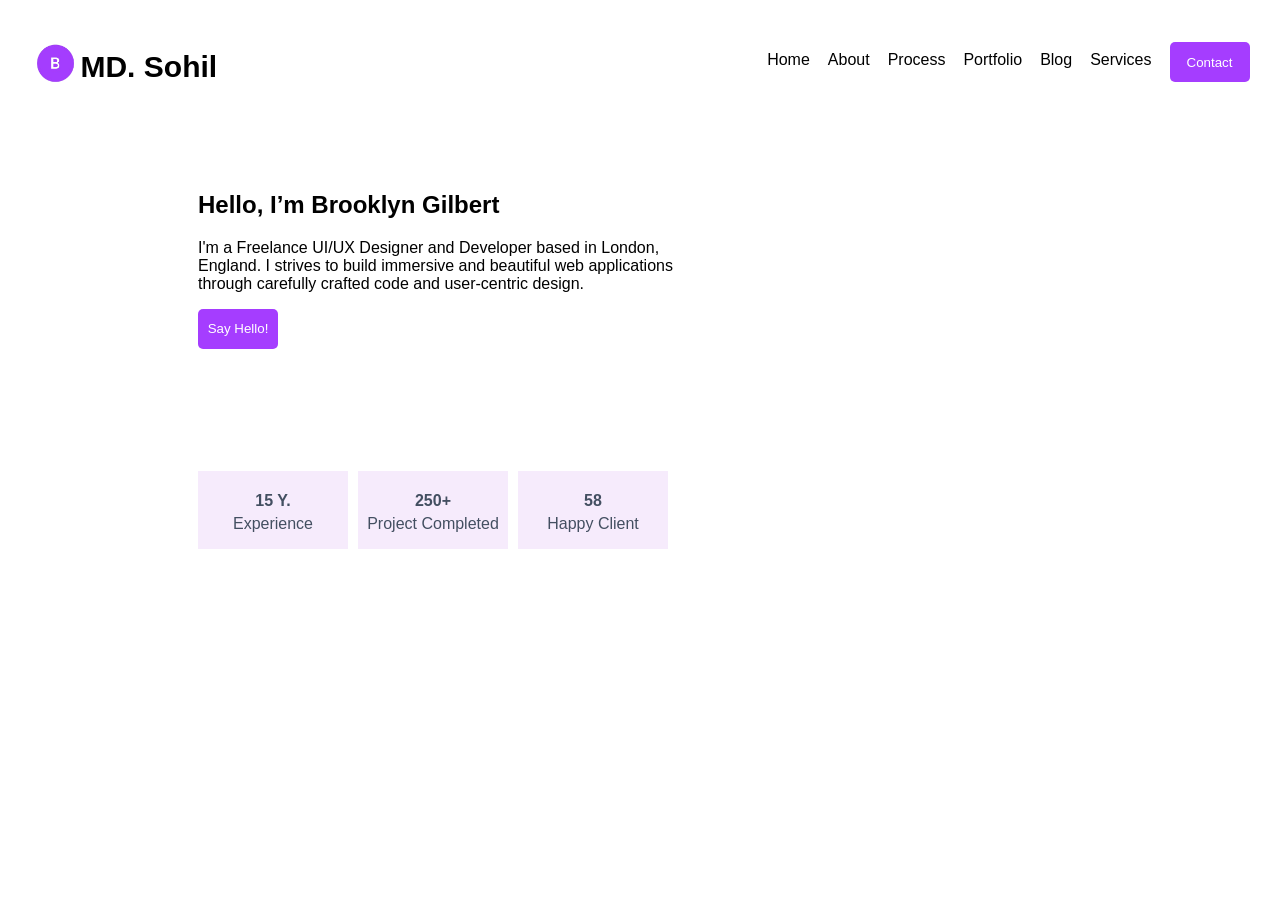
==== personal.html @ 91c45537 "1st design" ====
<!DOCTYPE html>
<html lang="en">
<head>
    <meta charset="UTF-8">
    <meta name="viewport" content="width=device-width, initial-scale=1.0">
    <title>Document</title>
    <link rel="stylesheet" href="/personal-design.css">
</head>
<body>
    
    <div class="parant">
        <div class="image"><img src="/src/logo.png" alt=""></div>
        <div><nav class="nav-section">
        <div class="logo">
            MD. Sohil</div>
        <div class="button">
            <p>Home</p>
            <p>About</p>
            <p>Process</p>
            <p>Portfolio</p>
            <p>Blog</p>
            <p>Services</p>
            <button id="contac">Contact</button>
        </div>
        </nav></div>
    </div>

<section class="hero-part">
    <div class="title">
        <h2>Hello, I’m
        Brooklyn Gilbert</h2>
        <p>I'm a Freelance UI/UX Designer and Developer based in London, England. I strives to build immersive and beautiful web applications through carefully crafted code and user-centric design.</p>
        <button>Say Hello!</button>
    </div>
    
    <div class="item">
        <div class="card">
            <div>
                <h4>15 Y.</h4>
                <p>Experience</p>
            </div>
        </div>
        <div class="card">
            <div><h4>250+</h4>
            <p>Project Completed</p></div>
        </div>
        <div class="card">
            <div><h4>58</h4>
            <p>Happy Client</p></div>
        </div>
    </div>

</section>


</body>
</html>
---- personal-design.css ----
body{
    font-family: "Roboto", sans-serif;
    margin-top: 0;
}

.nav-section{
    display: flex;
    gap: 550px;
    margin-top: 30px;
}

.logo{
    margin-top: 15px;
    font-size: 30px;
    font-weight: bold;
}

.parant{
    display: flex;
    justify-content: center;
    align-items: center;
    
}

.parant img{
    width: 50px;
    margin-top: 38px;
}

.button{
    display: flex;
    gap: 18px;
}

#contac{
    background-color: #a53dff;
    width: 80px;
    height: 40px;
    margin-top: 7px;
    color: white;
    display: flex;
    justify-content: center;
    align-items: center;
    border: none;
    border-radius: 5px;
}

.hero-part{
    margin-left: 190px;
}

.title{
    width: 490px;
    height: 80px;
    margin-top: 100px;
    margin-bottom: 100px;
}

.title button{
    background-color: #a53dff;
    width: 80px;
    height: 40px;
    margin-top: 7px;
    color: white;
    display: flex;
    justify-content: center;
    align-items: center;
    border: none;
    border-radius: 5px;
}

.item{
    display: flex;
    gap: 10px;
    margin-top: 200px;
}

.item h4{
    margin-bottom: 0;
    text-align: center;
}

.item p{
    margin-top: 5px;
}

.card{
    background-color: #f6ebfc;
    color: #434f61;
    width: 150px;
    display: flex;
    justify-content: center;
    align-items: center;

}
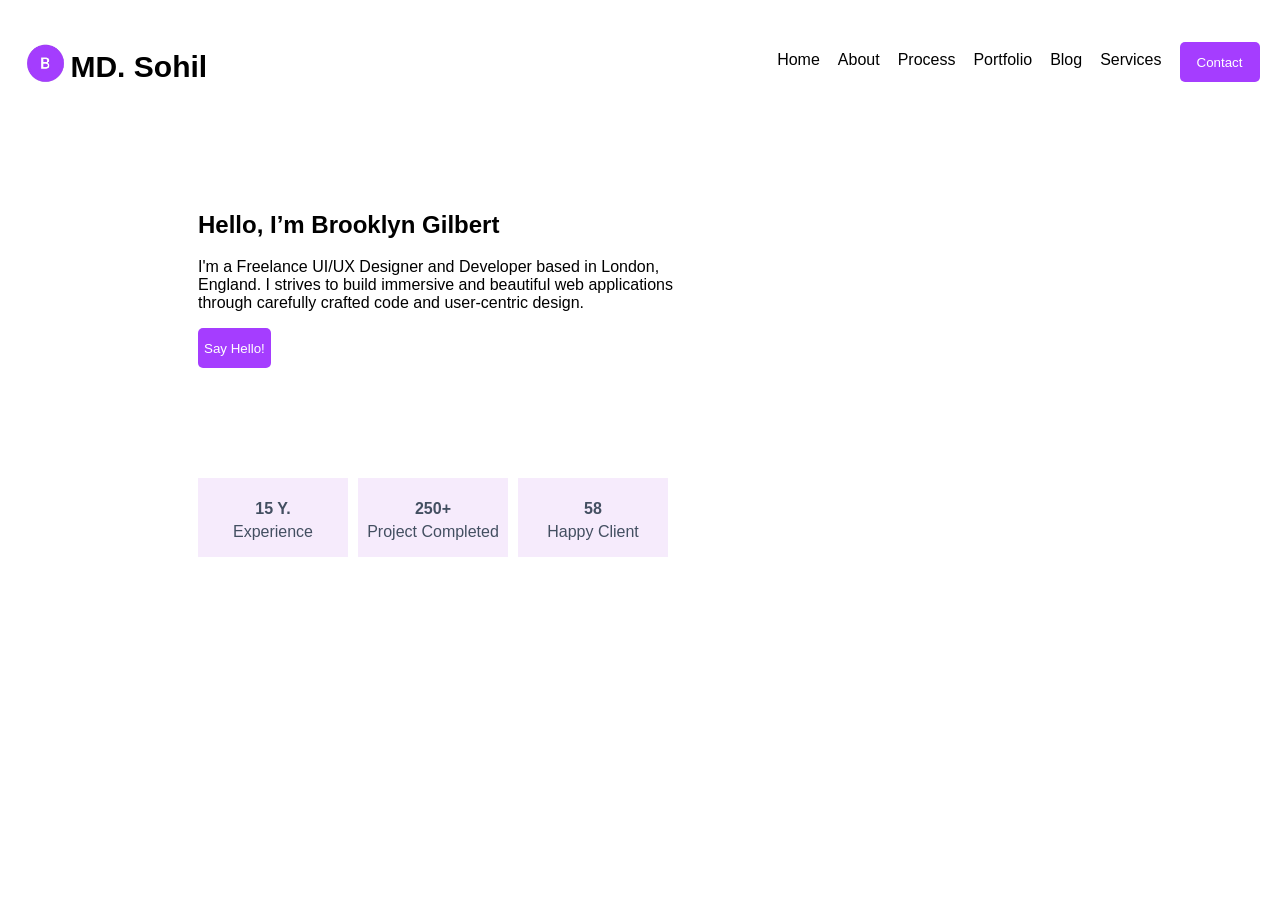
==== commit 808d1dba: "hero section" ====
--- a/personal.html
+++ b/personal.html
@@ -25,16 +25,15 @@
         </nav></div>
     </div>
 
-<section class="hero-part">
+<div class="total-flex"><section class="hero-part">
     <div class="title">
         <h2>Hello, I’m
         Brooklyn Gilbert</h2>
         <p>I'm a Freelance UI/UX Designer and Developer based in London, England. I strives to build immersive and beautiful web applications through carefully crafted code and user-centric design.</p>
         <button>Say Hello!</button>
-    </div>
-    
-    <div class="item">
-        <div class="card">
+
+        <div class="item">
+            <div class="card">
             <div>
                 <h4>15 Y.</h4>
                 <p>Experience</p>
@@ -48,10 +47,11 @@
             <div><h4>58</h4>
             <p>Happy Client</p></div>
         </div>
-    </div>
-
+    </div>         
 </section>
 
+<div><img class="man" src="/src/man.png" alt=""></div>
+</div>
 
 </body>
 </html>
--- a/personal-design.css
+++ b/personal-design.css
@@ -5,7 +5,7 @@
 
 .nav-section{
     display: flex;
-    gap: 550px;
+    gap: 570px;
     margin-top: 30px;
 }
 
@@ -46,6 +46,8 @@
 }
 
 .hero-part{
+    display: flex;
+    justify-content: space-between;
     margin-left: 190px;
 }
 
@@ -56,9 +58,10 @@
     margin-bottom: 100px;
 }
 
+
 .title button{
     background-color: #a53dff;
-    width: 80px;
+    /* width: 80px; */
     height: 40px;
     margin-top: 7px;
     color: white;
@@ -72,7 +75,7 @@
 .item{
     display: flex;
     gap: 10px;
-    margin-top: 200px;
+    margin-top: 110px;
 }
 
 .item h4{
@@ -91,5 +94,16 @@
     display: flex;
     justify-content: center;
     align-items: center;
+}
 
+.total-flex{
+    display: flex;
+    
 }
+
+.man{
+    display: flex;
+    width: 100%;
+    margin-top: 30px;
+    
+}
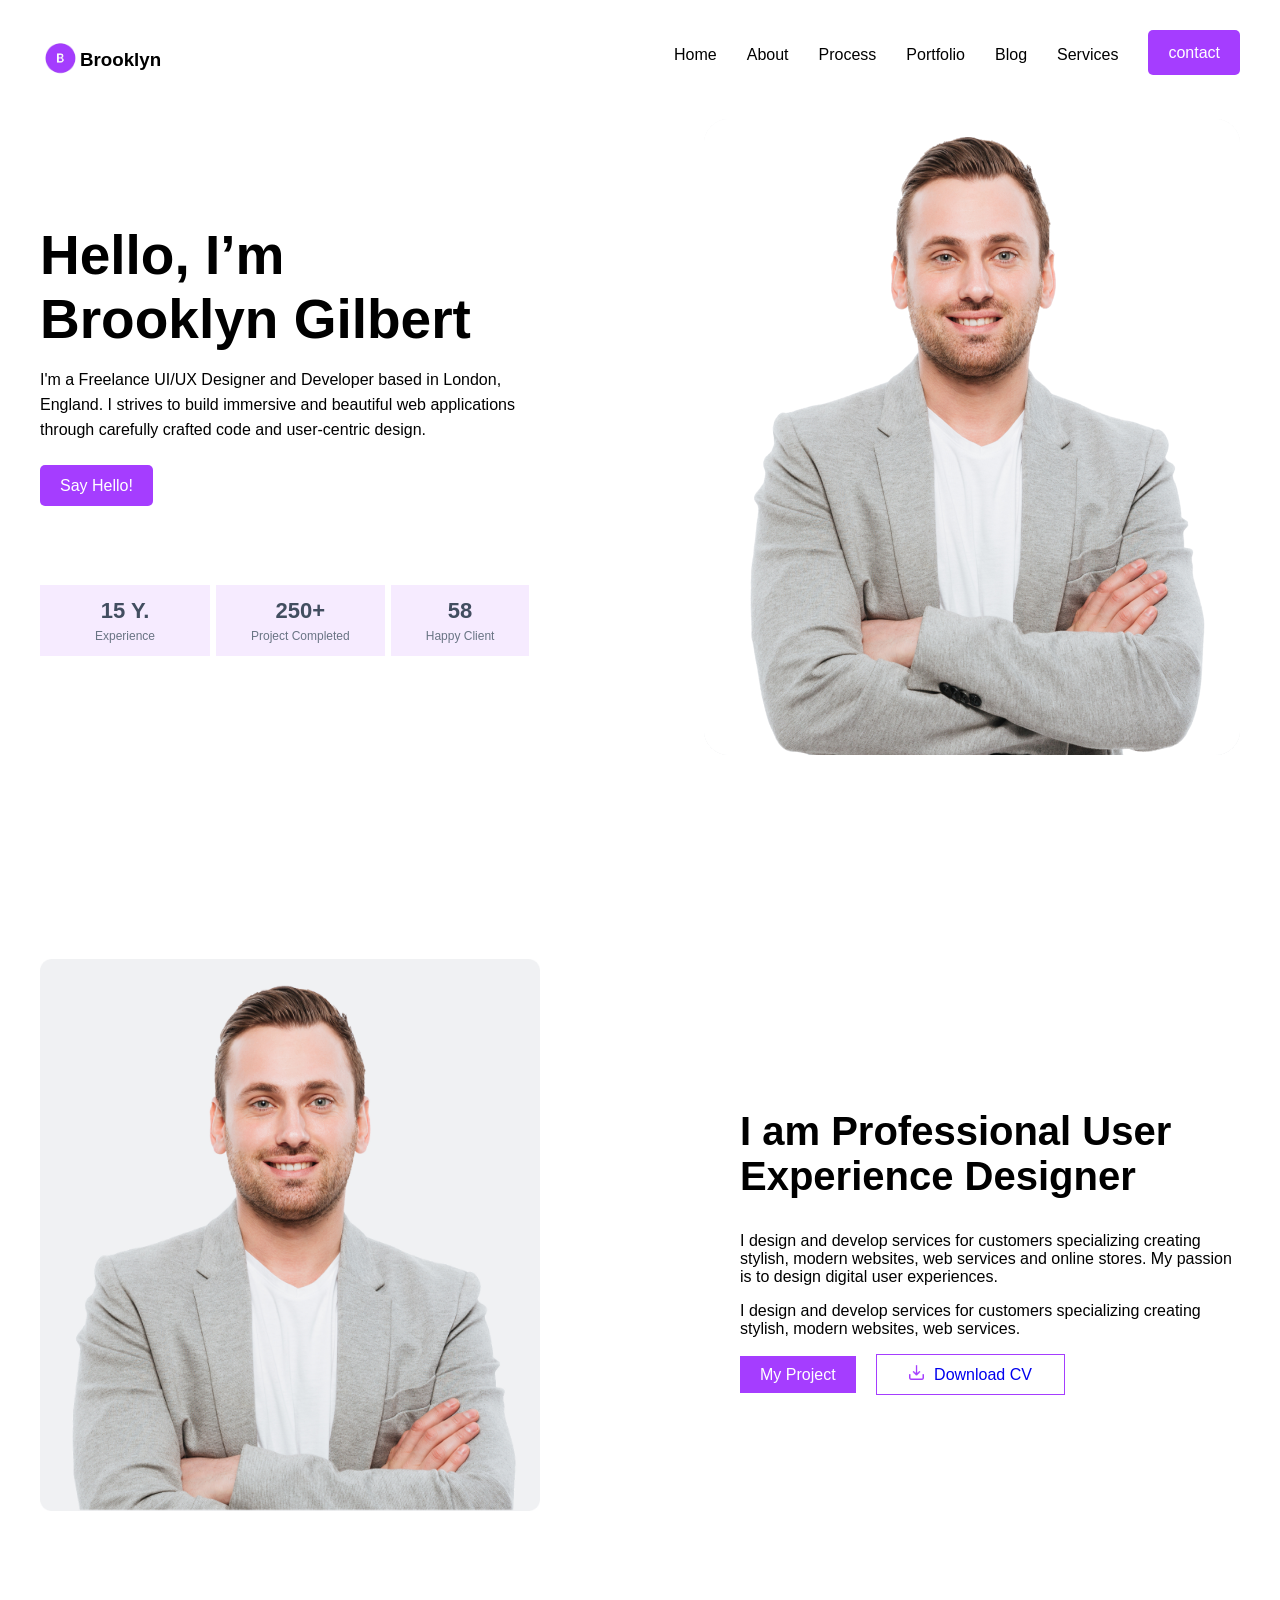
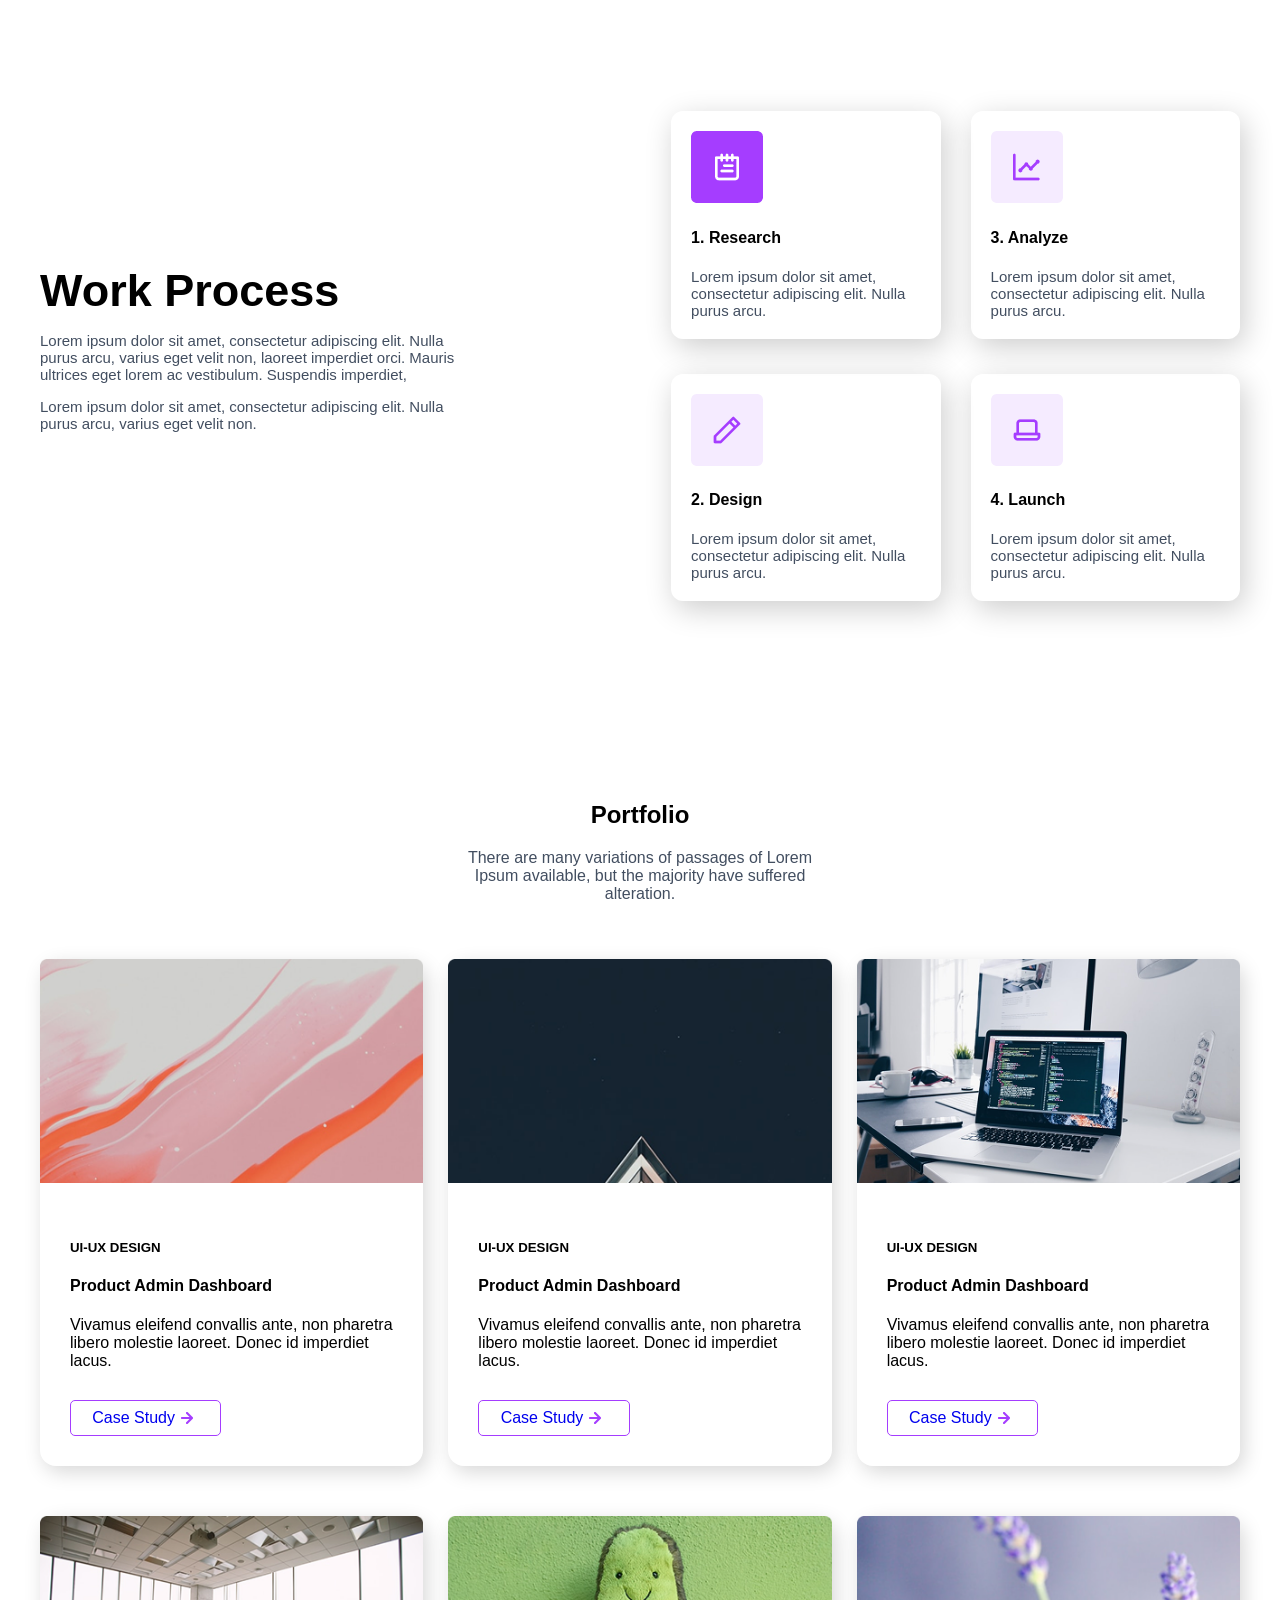
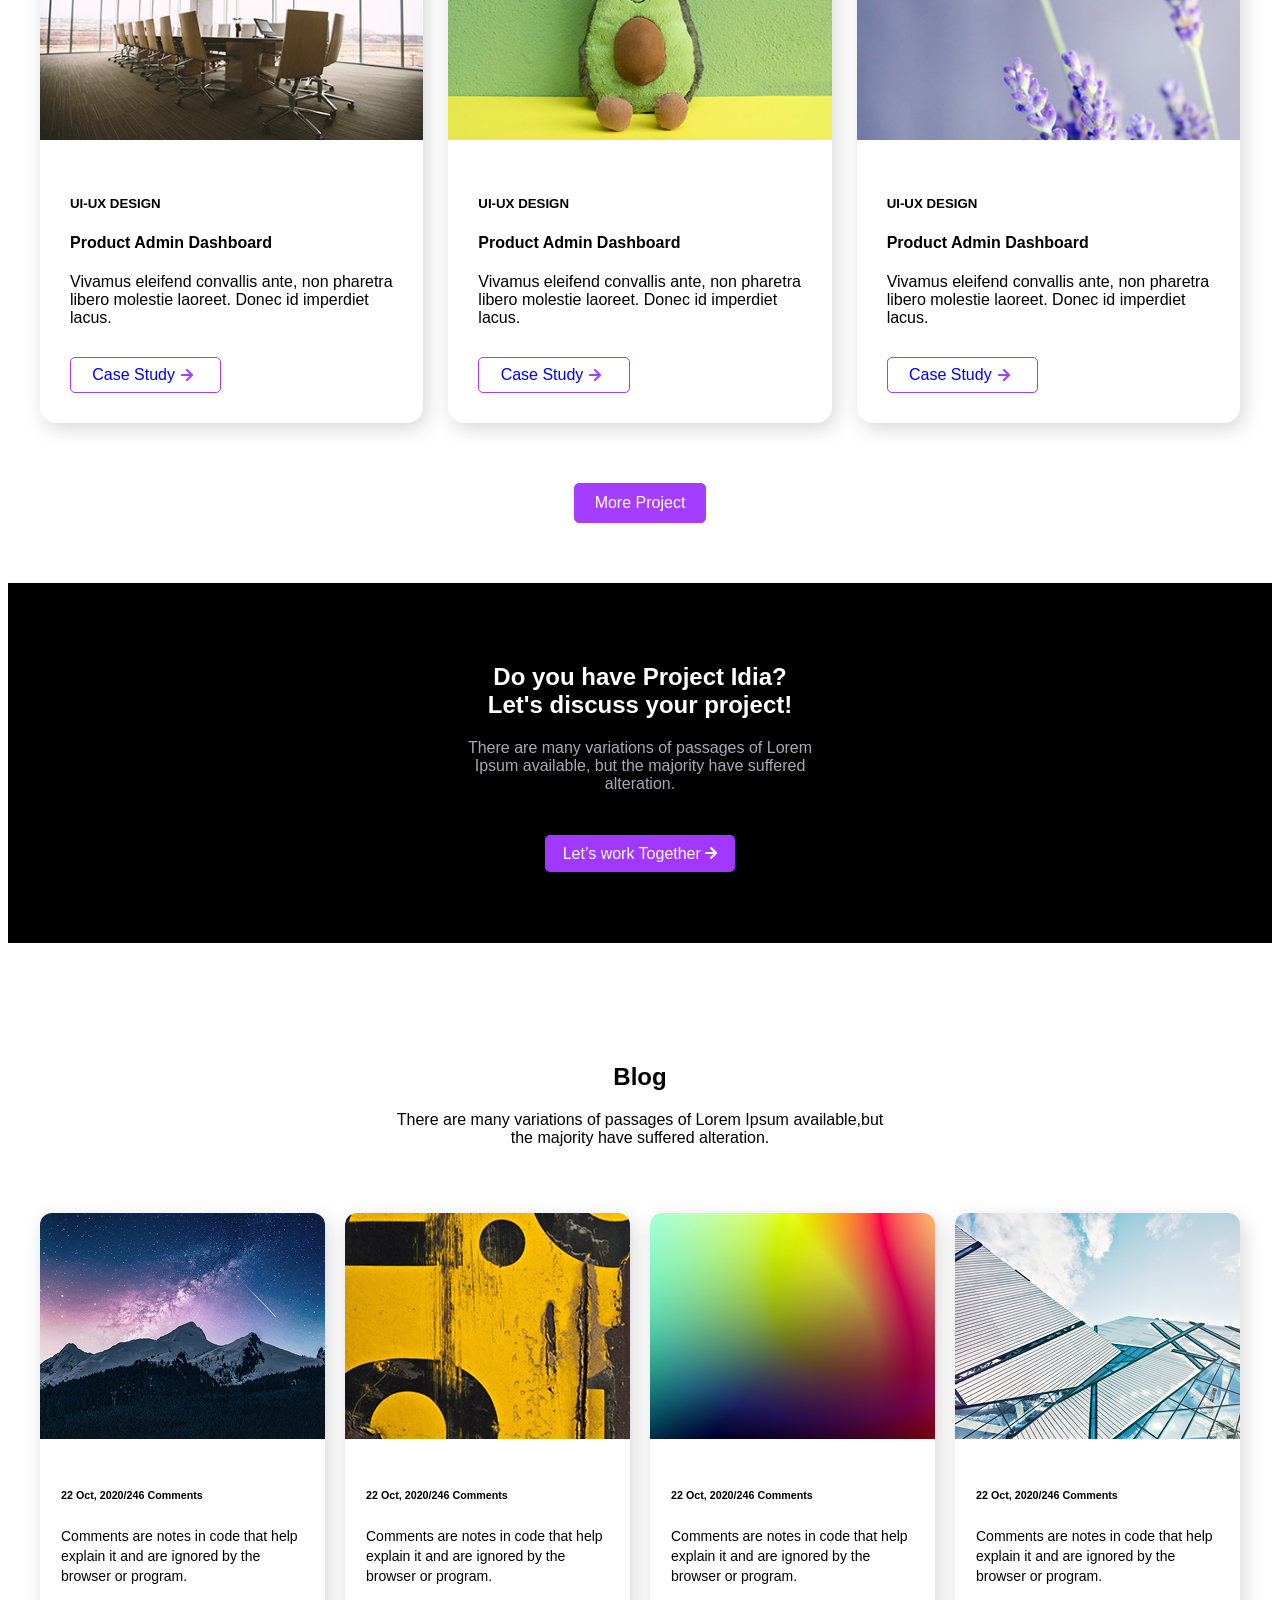
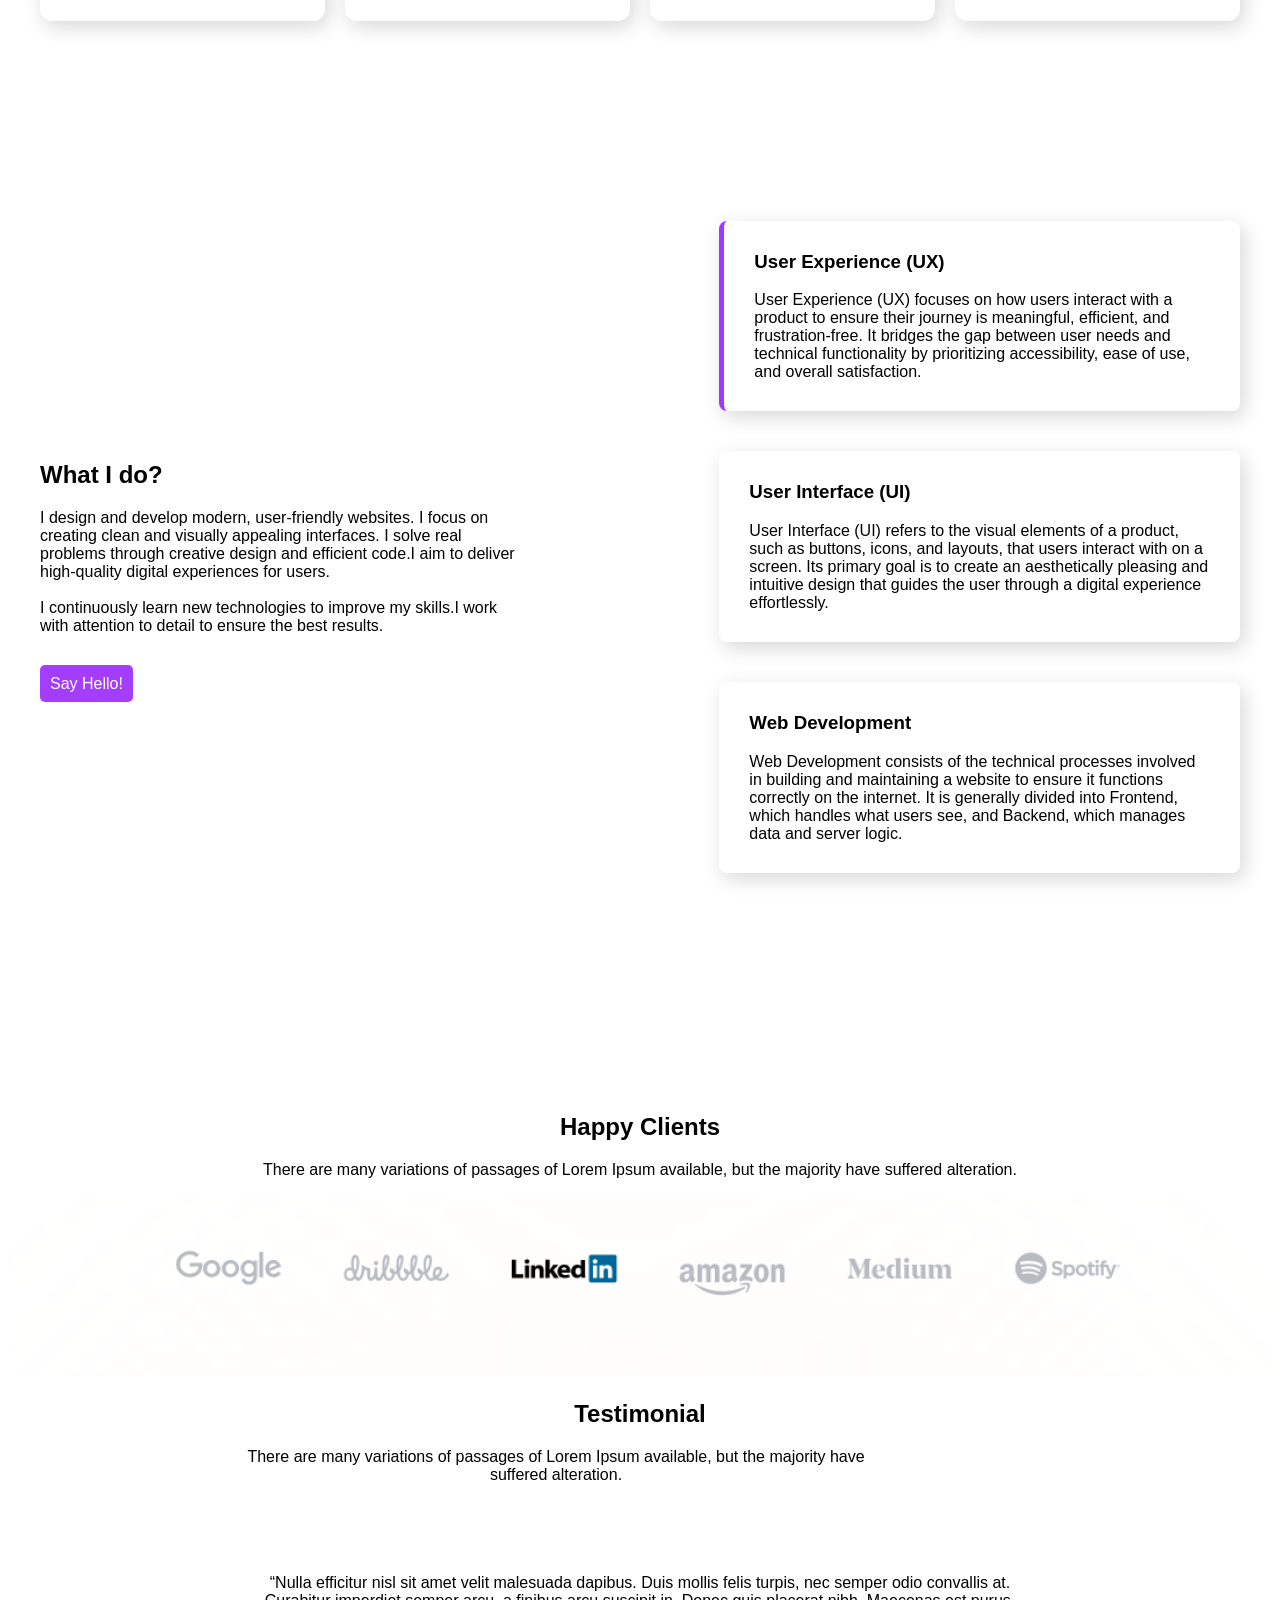
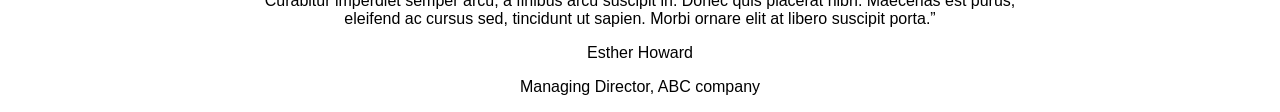
==== commit fcf55f24: "personal protfolio" ====
--- a/personal.html
+++ b/personal.html
@@ -8,50 +8,286 @@
 </head>
 <body>
     
-    <div class="parant">
-        <div class="image"><img src="/src/logo.png" alt=""></div>
-        <div><nav class="nav-section">
-        <div class="logo">
-            MD. Sohil</div>
-        <div class="button">
-            <p>Home</p>
-            <p>About</p>
-            <p>Process</p>
-            <p>Portfolio</p>
-            <p>Blog</p>
-            <p>Services</p>
-            <button id="contac">Contact</button>
-        </div>
-        </nav></div>
-    </div>
-
-<div class="total-flex"><section class="hero-part">
-    <div class="title">
-        <h2>Hello, I’m
-        Brooklyn Gilbert</h2>
-        <p>I'm a Freelance UI/UX Designer and Developer based in London, England. I strives to build immersive and beautiful web applications through carefully crafted code and user-centric design.</p>
-        <button>Say Hello!</button>
-
-        <div class="item">
-            <div class="card">
-            <div>
+<!-------------- navber ---------------->
+
+<nav class="navber">
+
+    <div class="logo">
+        <div>
+        <img src="/src/logo.png" alt=""></div>
+        <div><h3>Brooklyn</h3></div>
+    </div>
+
+    <div class="menu">
+        <p>Home</p>
+        <p>About</p>
+        <p>Process</p>
+        <p>Portfolio</p>
+        <p>Blog</p>
+        <p>Services</p>
+        <a class="contact" href="#">contact</a>
+    </div>        
+
+    </div>
+
+</nav>
+
+<!----------- hero-section ------------>
+
+<section class="hero-section">
+
+    <div>
+        <div class="hero-text">
+            <h1>Hello, I’m <br>Brooklyn Gilbert</h1>
+            <p>I'm a Freelance UI/UX Designer and Developer based in London, England. I strives to build immersive and beautiful web applications through carefully crafted code and user-centric design.</p>
+            <a href="#">Say Hello!</a>
+        </div>
+    
+        <div class="card-item">
+            <div class="card-1">
                 <h4>15 Y.</h4>
                 <p>Experience</p>
             </div>
-        </div>
-        <div class="card">
-            <div><h4>250+</h4>
-            <p>Project Completed</p></div>
-        </div>
-        <div class="card">
-            <div><h4>58</h4>
-            <p>Happy Client</p></div>
-        </div>
-    </div>         
-</section>
-
-<div><img class="man" src="/src/man.png" alt=""></div>
+
+            <div class="card-2">
+                <h4>250+</h4>
+                <p>Project Completed</p>
+            </div>
+
+            <div class="card-3">
+                <h4>58</h4>
+                <p>Happy Client</p>
+            </div>
+        </div>
+    </div>
+
+    <div>
+        <img src="/src/img/img/Brooklyn.png" alt="">
+    </div>
+
+</section> 
+
+<!----------- Professional-section ------------>
+
+<section class="main-container">
+    <div class="left-container">
+        <div>
+            <img src="/img/img/Brooklyn02.png" alt="">
+        </div>
+        
+    </div>
+
+    <div class="right-container">
+        <div><h2>I am Professional User Experience Designer</h2>
+        <p>I design and develop services for customers specializing creating stylish, modern websites, web services and online stores. My passion is to design digital user experiences.</p>
+        <p>I design and develop services for customers specializing creating stylish, modern websites, web services.</p>
+        </div>
+
+        <div class="right-button">
+            <div class="but-1"><a href="#">My Project</a></div>
+            <div class="but-2"><a href="#"><img src="/img/img/Arrows/Vector.png" alt="">Download CV</a></div>
+        </div>
+    </div>
+</section>
+    
+<!----------- work process ------------>
+
+<section class="work-process">
+
+    <div class="work">
+        <h1>Work Process</h1>
+        <p>Lorem ipsum dolor sit amet, consectetur adipiscing elit. Nulla purus arcu, varius eget velit non, laoreet imperdiet orci. Mauris ultrices eget lorem ac vestibulum. Suspendis imperdiet,</p>
+        <p>Lorem ipsum dolor sit amet, consectetur adipiscing elit. Nulla purus arcu, varius eget velit non.</p>
+    </div>
+
+    <div class="card-container">
+        <div class="left-card">
+            <div class="left-1">
+                <img src="/img/img/Arrows/Frame1.png" alt=""><br>
+                <h4>1. Research</h4>
+                <p>Lorem ipsum dolor sit amet, consectetur adipiscing elit. Nulla purus arcu.</p>
+            </div>
+            <div class="left-2">
+                <img src="/img/img/Arrows/Frame2.png" alt="">
+                <h4>2. Design</h4>
+                <p>Lorem ipsum dolor sit amet, consectetur adipiscing elit. Nulla purus arcu.</p>
+            </div>
+        </div>
+
+        <div class="right-card">
+            <div class="left-1">
+                <img src="/img/img/Arrows/Frame3.png" alt=""><br>
+                <h4>3. Analyze</h4>
+                <p>Lorem ipsum dolor sit amet, consectetur adipiscing elit. Nulla purus arcu.</p>
+            </div>
+            <div class="left-2">
+                <img src="/img/img/Arrows/Frame4.png" alt="">
+                <h4>4. Launch</h4>
+                <p>Lorem ipsum dolor sit amet, consectetur adipiscing elit. Nulla purus arcu.</p>
+            </div>
+        </div>
+    </div>
+
+</section>
+
+<!----------- Portfolio ------------>
+
+<section class="portfolio-section">
+
+    <div class="portfolio">
+        <h1 id="title">Portfolio</h1>
+        <p>There are many variations of passages of Lorem Ipsum available,
+        but the majority have suffered alteration.</p>
+    </div>
+
+    <div class="top-portfolio">
+        <div class="portfolio-image"><img class="image" src="/img/img/porfolio.png"alt="">
+            <div class="text"><h5>UI-UX DESIGN</h5>
+            <h4>Product Admin Dashboard</h4>
+            <p>Vivamus eleifend convallis ante, non pharetra libero molestie laoreet. Donec id imperdiet lacus.</p>
+            <a href="#">Case Study <img src="/img/img/Arrows/right arrow.png" alt=""></a></div>
+        </div>
+        <div class="portfolio-image"><img class="image" src="/img/img/porfolio(2).png"alt="">
+            <div class="text"><h5>UI-UX DESIGN</h5>
+            <h4>Product Admin Dashboard</h4>
+            <p>Vivamus eleifend convallis ante, non pharetra libero molestie laoreet. Donec id imperdiet lacus.</p>
+            <a href="#">Case Study <img src="/img/img/Arrows/right arrow.png" alt=""></a></div>
+        </div>
+        <div class="portfolio-image"><img class="image" src="/img/img/porfolio(1).png"alt="">
+            <div class="text"><h5>UI-UX DESIGN</h5>
+            <h4>Product Admin Dashboard</h4>
+            <p>Vivamus eleifend convallis ante, non pharetra libero molestie laoreet. Donec id imperdiet lacus.</p>
+            <a href="#">Case Study <img src="/img/img/Arrows/right arrow.png" alt=""></a></div>
+        </div>
+    </div>
+
+    <div class="buttom-portfolio">
+        <div class="portfolio-image"><img class="image" src="/img/img/porfolio(4).png"alt="">
+            <div class="text"><h5>UI-UX DESIGN</h5>
+            <h4>Product Admin Dashboard</h4>
+            <p>Vivamus eleifend convallis ante, non pharetra libero molestie laoreet. Donec id imperdiet lacus.</p>
+            <a href="#">Case Study <img src="/img/img/Arrows/right arrow.png" alt=""></a></div>
+        </div>
+        <div class="portfolio-image"><img class="image" src="/img/img/portfolio01.png"alt="">
+            <div class="text"><h5>UI-UX DESIGN</h5>
+            <h4>Product Admin Dashboard</h4>
+            <p>Vivamus eleifend convallis ante, non pharetra libero molestie laoreet. Donec id imperdiet lacus.</p>
+            <a href="#">Case Study <img src="/img/img/Arrows/right arrow.png" alt=""></a></div>
+        </div>
+        <div class="portfolio-image"><img class="image" src="/img/img/porfolio(3).png"alt="">
+            <div class="text"><h5>UI-UX DESIGN</h5>
+            <h4>Product Admin Dashboard</h4>
+            <p>Vivamus eleifend convallis ante, non pharetra libero molestie laoreet. Donec id imperdiet lacus.</p>
+            <a href="#">Case Study <img src="/img/img/Arrows/right arrow.png" alt=""></a></div>
+        </div>
+    </div>
+
+    <a id="down-button" href="#">More Project</a>
+
+</section>
+
+<!----------- Project Idia ------------>
+
+<section class="project-container">
+<div class="Project">
+    <h1 id="project-h1">Do you have Project Idia?<br>
+    Let's discuss your project!</h1>
+    <p class="project-p">There are many variations of passages of Lorem Ipsum available,
+    but the majority have suffered alteration.</p><br><br>
+    <a id="Project a" href="#">Let’s work Together <img src="/img/img/Arrows/Vector2.png" alt=""></a>
+
 </div>
+</section>
+
+<!----------- Blog ------------>
+
+<section class="blog-section">
+
+    <div class="blog-text">
+        <h1>Blog</h1>
+        <p>There are many variations of passages of Lorem Ipsum available,but the majority have suffered alteration.</p>
+    </div>
+
+    <div class="blog-image">
+        <div class="box-shadow"><img src="/img/img/blog01.png" alt="">
+            <div class="box-text"><h6>22 Oct, 2020/246 Comments</h6>
+        <p>Comments are notes in code that help explain it and are ignored by the browser or program.</p></div>
+        </div>
+
+        <div class="box-shadow"><img src="/img/img/blog02.png" alt="">
+            <div class="box-text"><h6>22 Oct, 2020/246 Comments</h6>
+            <p>Comments are notes in code that help explain it and are ignored by the browser or program.</p></div>
+        </div>
+
+        <div class="box-shadow"><img src="/img/img/blog03.png" alt="">
+            <div class="box-text"><h6>22 Oct, 2020/246 Comments</h6>
+            <p>Comments are notes in code that help explain it and are ignored by the browser or program.</p></div>
+        </div>
+
+        <div class="box-shadow"><img src="/img/img/blog04.png" alt="">
+            <div class="box-text"><h6>22 Oct, 2020/246 Comments</h6>
+            <p>Comments are notes in code that help explain it and are ignored by the browser or program.</p></div>
+        </div>
+    </div>
+
+</section>
+
+<!----------- What I do? ------------>
+
+<section class="main-container">
+
+    <div class="i-do">
+        <h1>What I do?</h1>
+        <p>I design and develop modern, user-friendly websites.
+        I focus on creating clean and visually appealing interfaces.
+        I solve real problems through creative design and efficient code.I aim to deliver high-quality digital experiences for users. <br><br>I continuously learn new technologies to improve my skills.I work with attention to detail to ensure the best results.</p>
+        <a href="#">Say Hello!</a>
+    </div>
+
+    <div class="paragraph">
+        <div class="border">
+            <h3>User Experience (UX)</h3>
+            <p>User Experience (UX) focuses on how users interact with a product to ensure their journey is meaningful, efficient, and frustration-free. It bridges the gap between user needs and technical functionality by prioritizing accessibility, ease of use, and overall satisfaction.</p>
+        </div>
+        <div>
+            <h3>User Interface (UI)</h3>
+            <p>User Interface (UI) refers to the visual elements of a product, such as buttons, icons, and layouts, that users interact with on a screen. Its primary goal is to create an aesthetically pleasing and intuitive design that guides the user through a digital experience effortlessly.</p></div>
+        <div>
+            <h3>Web Development</h3>
+            <p>Web Development consists of the technical processes involved in building and maintaining a website to ensure it functions correctly on the internet. It is generally divided into Frontend, which handles what users see, and Backend, which manages data and server logic.</p>
+        </div>
+    </div>
+
+</section>
+
+<!----------- Happy ------------>
+
+<section >
+    <div class="happy">
+        <h1>Happy Clients</h1>
+        <p>There are many variations of passages of Lorem Ipsum available,
+        but the majority have suffered alteration.</p>
+        <img src="/img/sponcer.png" alt="">
+    </div>
+
+</section>
+
+
+<!----------- Testimonial ------------>
+
+<section class="test">
+    <div class="div-1"><h2>Testimonial</h2>
+    <p>There are many variations of passages of Lorem Ipsum available,
+    but the majority have suffered alteration.</p></div>
+
+    <div><p>“Nulla efficitur nisl sit amet velit malesuada dapibus. Duis mollis felis turpis, nec semper odio convallis at. Curabitur imperdiet semper arcu, a finibus arcu suscipit in. Donec quis placerat nibh. Maecenas est purus, eleifend ac cursus sed, tincidunt ut sapien.
+    Morbi ornare elit at libero suscipit porta.”</p>
+    <p>Esther Howard</p> <p>Managing Director, ABC company</p>
+    </div> 
+</section>
+
+
+
 
 </body>
 </html>
--- a/personal-design.css
+++ b/personal-design.css
@@ -2,108 +2,438 @@
     font-family: "Roboto", sans-serif;
     margin-top: 0;
 }
-
-.nav-section{
-    display: flex;
-    gap: 570px;
+  
+/* <!-------------- navber --------------> */
+
+.navber{
+    padding-top: 30px;
+    max-width: 1200px;
+    margin: 0 auto;
+    display: flex;
+    justify-content: space-between
+}
+
+.logo{
+    display: flex;
+    align-items: center;
+}
+
+.logo img{
+    width: 40px;
+}
+
+.menu{
+    display: flex;
+    gap: 30px;
+}
+
+.contact{
+    background-color: #a53dff;
+    color: white;
+    height: 45px;
+    padding: 0 20px;
+    border-radius: 5px;
+
+    display: flex;
+    justify-content: center;
+    align-items: center;
+    text-decoration: none;
+}
+            
+/* <!--------- hero-section ---------> */
+
+.hero-section{
+    max-width: 1200px;
+    display: flex;
+    align-items: center;
+    justify-content: space-between;
+    margin: 0 auto;
+    padding-top: 30px;
+}
+
+.hero-text{
+    width: 480px;
+}
+
+.hero-text h1{
+    font-size: 55px;
+    margin: 0;
+}
+
+.hero-text p{
+    line-height: 25px;
+    margin-bottom: 35px;
+}
+
+.hero-text a{
+    background-color: #a53dff;
+    color: white;
+    padding: 12px 20px;
+    border-radius: 5px;
+    text-decoration: none;
+}
+
+.card-item{
+    margin-top: 90px;
+    display: flex;
+    gap: 6px;
+    text-align: center;
+}
+
+.card-item h4{
+    margin: 0;
+    padding-bottom: 5px;
+    font-size: 22px;
+    font-weight: bold;
+    color: #424E60;
+}
+
+.card-item p{
+    margin: 0;
+    font-size: 12px;
+    color: #697484;
+}
+
+/* .card-1, .card-2, .card-3{
+    background-color: #EDD8FF80;
+    width: 100px;
+    padding: 13px 35px;
+} */
+
+.card-1{
+    background-color: #EDD8FF80;
+    width: 100px;
+    padding: 13px 35px;
+}
+
+.card-2{
+    background-color: #EDD8FF80;
+    padding: 13px 35px;
+}
+
+.card-3{
+    background-color: #EDD8FF80;
+    padding: 13px 35px;
+}
+
+/* <!-------- Professional-section ---------> */
+
+.main-container{
+    max-width: 1200px;
+    margin: 200px auto;
+    display: flex;
+    align-items: center;
+    justify-content: space-between;
+    gap: 200px;
+}
+
+.left-container{
+  width: 50%; 
+}
+
+.left-container img{
+    width: 100%;
+    display: block;   
+}
+
+.right-container{
+    width: 50%;
+}
+
+.right-container h2{
+    font-size: 40px;
+}
+
+.right-container p{
+    font-size: 16px;
+}
+
+.right-button{
+    display: flex;
+    align-items: center;
+    gap: 20px;
+}
+
+.right-button img{
+    width: 8%;
+    padding-right: 10px;
+}
+
+.right-button a{
+    text-decoration: none;    
+}
+
+.but-1 a{
+    background-color: #a53dff;
+    color: rgb(255, 255, 255);
+    padding: 10px 20px;
+}
+
+.but-2{
+    border: 1px solid #a53dff;
+    color: #a53dff;
+    padding: 10px 0;
+    text-align: center;
+}
+
+/* <!-------- work process ---------> */
+
+.work-process{
+    max-width: 1200px;
+    margin: 200px auto;
+    display: flex;
+    align-items: center;
+    justify-content: space-between;
+}
+
+.card-container{
+    display: flex;
+    justify-content: space-between;
+    gap: 30px;
+    
+}
+
+.work h1{
+    font-size: 45px;
+    margin: 0;
+}
+
+.work p{
+    width: 70%;
+    color: #424E60;
+    font-size: 15px;
+}
+
+.card-container p{
+    font-size: 15px;
+    color: #424E60;
+    margin-bottom: 0;
+}
+
+.left-1, .left-2{
+    border-radius: 12px;
+    box-shadow: 4px 8px 30px 0 rgb(205, 205, 205);
+    padding: 20px;
+}
+
+.left-card, .right-card{
+    display: flex;
+    flex-direction: column;
+    gap: 35px;
+}
+
+/* <!-------- Portfolio ---------> */
+
+.porfolio-section{
+    max-width: 1200px;
+    margin: 0 auto;
+}
+
+.portfolio{
+    text-align: center;
+    width: 30%;
+    margin: 0 auto;
+    color: #424E60;
+    padding-bottom: 40px;
+}
+
+#title{
+    color: black;
+}
+
+.top-portfolio{
+    max-width: 1200px;
+    display: flex;
+    justify-content: center;
+    gap: 25px;
+    margin: 0 auto;
+}
+
+.image{
+    width: 100%;
+}
+
+.buttom-portfolio{
+    max-width: 1200px;
+    display: flex;
+    justify-content: center;
+    gap: 25px;
+    margin: 0 auto;
+    padding: 50px 0;
+}
+
+.portfolio-image{
+    border-radius: 16px;
+    box-shadow: 4px 6px 20px 0 rgb(216, 216, 216);
+}
+
+.text{
+    margin: 0;
+    padding: 30px;
+}
+
+.portfolio-section a{
+    text-decoration: none;
+    display: flex;
+    align-items: center;
+    justify-content: center;
+    border:1px solid #a53dff;
+    border-radius: 5px;
+    width: 40%;
+    padding: 5px 10px;
     margin-top: 30px;
 }
 
-.logo{
-    margin-top: 15px;
-    font-size: 30px;
-    font-weight: bold;
-}
-
-.parant{
-    display: flex;
+#down-button{
+    text-decoration: none;
+    display: flex;
+    align-items: center;
     justify-content: center;
-    align-items: center;
-    
-}
-
-.parant img{
-    width: 50px;
-    margin-top: 38px;
-}
-
-.button{
-    display: flex;
-    gap: 18px;
-}
-
-#contac{
-    background-color: #a53dff;
-    width: 80px;
-    height: 40px;
-    margin-top: 7px;
-    color: white;
-    display: flex;
-    justify-content: center;
-    align-items: center;
-    border: none;
-    border-radius: 5px;
-}
-
-.hero-part{
+    color: white;
+    background-color:  #a53dff;
+    border-radius: 5px;
+    width: 110px;
+    padding: 10px 10px;
+    margin: 10px auto;
+
+}
+
+/* <!-------- Project Idia ---------> */
+
+.project-container{
+    background-color: black;
+}
+
+.Project{
+    margin: 0 auto;
+    text-align: center;
+    margin-top: 60px;
+    padding: 80px 0;
+    width: 30%;
+}
+
+.project-p{
+    color: #A5ACB5;
+}
+
+#project-h1{
+    margin-top: 0;
+    color: white;
+}
+
+.Project a{
+    text-decoration: none;
+    color: white;
+    background-color: #a238ff;
+    border-radius: 5px;
+    padding: 10px 18px;
+}
+
+/* <!-------- Blog ---------> */
+
+.blog-section{
+    max-width: 1200px;
+    margin: 0 auto;
+}
+
+.blog-text{
+    text-align: center;
+    width: 500px;
+    margin: 0 auto;
+    padding-top: 100px;
+    padding-bottom: 50px;
+}
+
+.blog-image{
+    margin: 0 auto;
     display: flex;
     justify-content: space-between;
-    margin-left: 190px;
-}
-
-.title{
-    width: 490px;
-    height: 80px;
-    margin-top: 100px;
-    margin-bottom: 100px;
-}
-
-
-.title button{
-    background-color: #a53dff;
-    /* width: 80px; */
-    height: 40px;
-    margin-top: 7px;
-    color: white;
-    display: flex;
-    justify-content: center;
-    align-items: center;
-    border: none;
-    border-radius: 5px;
-}
-
-.item{
-    display: flex;
-    gap: 10px;
-    margin-top: 110px;
-}
-
-.item h4{
-    margin-bottom: 0;
-    text-align: center;
-}
-
-.item p{
-    margin-top: 5px;
-}
-
-.card{
-    background-color: #f6ebfc;
-    color: #434f61;
-    width: 150px;
-    display: flex;
-    justify-content: center;
-    align-items: center;
-}
-
-.total-flex{
-    display: flex;
-    
-}
-
-.man{
-    display: flex;
+    gap: 20px;
     width: 100%;
-    margin-top: 30px;
-    
-}+    border-radius: 5px;
+}
+
+.box-shadow{
+    border-radius: 12px;
+    box-shadow: 4px 6px 20px 0 rgb(216, 216, 216);
+    overflow: hidden;
+}
+
+.box-text{
+    padding: 21px;
+    margin: 0;
+}
+
+.box-text p{
+    font-size: 14px;
+    line-height: 20px;
+}
+
+/* <!-------- What I do? ---------> */
+
+.main-container{
+    display: flex;
+}
+
+.i-do{
+    width: 150%;
+}
+
+.i-do a{
+    text-decoration: none;
+    color: white;
+    background-color:  #a53dff;
+    border-radius: 5px;
+    width: 110px;
+    padding: 10px 10px;
+
+}
+
+.i-do p{
+    margin-bottom: 40px;
+}
+
+
+.paragraph div{
+    margin-bottom: 40px;
+    border-radius: 8px;
+    box-shadow: 4px 6px 20px 0 rgb(216, 216, 216);
+    padding: 30px;    
+}
+
+.paragraph p{
+    margin: 0;
+}
+
+.paragraph h3{
+    margin-top: 0;
+}
+
+.border{
+    border-left: 5px solid #a238ff;
+}
+
+/* <!-------- Happy ---------> */
+
+.happy{
+    text-align: center;
+    margin: 0 auto;
+}
+
+.happy img{
+    width: 100%;
+}
+
+/* <!-------- Testimonial ---------> */
+
+.test div{
+    text-align: center;
+    margin: 0 auto;
+    width: 800px;
+}
+
+.div-1 p{
+    width: 79%;
+    margin-bottom: 90px;
+}
+
